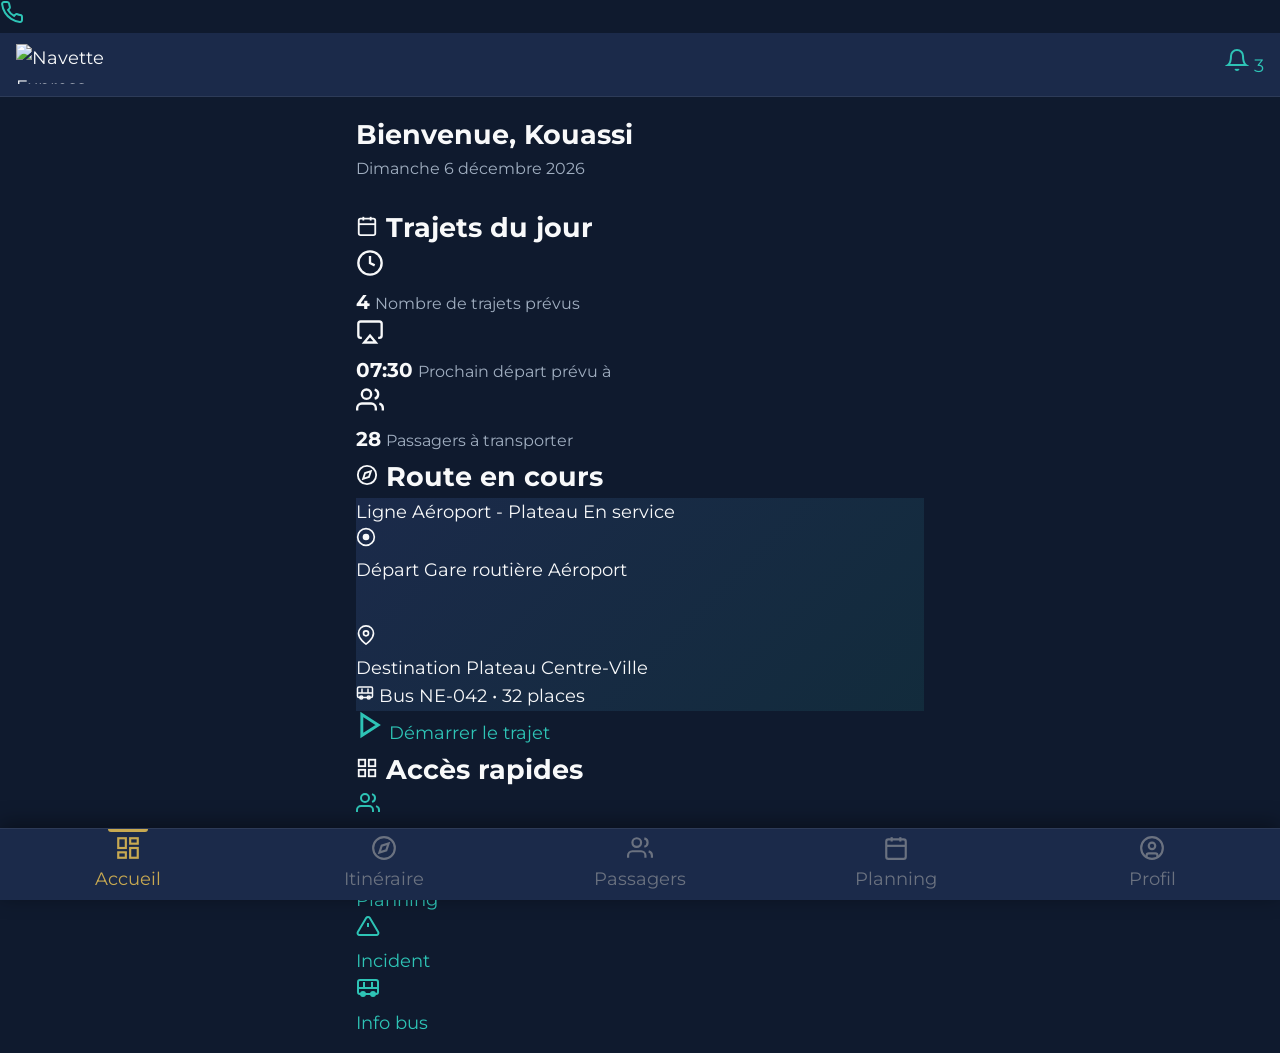
==== accueil.html @ 6d628ca8 "Create accueil.html" ====
<!DOCTYPE html>
<html lang="fr">
<head>
  <meta charset="UTF-8">
  <meta name="viewport" content="width=device-width, initial-scale=1.0, viewport-fit=cover, user-scalable=no">
  <meta name="theme-color" content="#1B2A4A">
  <meta name="apple-mobile-web-app-capable" content="yes">
  <meta name="apple-mobile-web-app-status-bar-style" content="black-translucent">
  
  <title>Accueil — Navette Express Chauffeur</title>
  <meta name="description" content="Tableau de bord chauffeur Navette Express - JAEBETS HOLDING">
  
  <!-- Favicon -->
  <link rel="icon" type="image/png" href="images/logo/icon-32x32.png">
  <link rel="apple-touch-icon" href="images/logo/icon-192x192.png">
  
  <!-- PWA -->
  <link rel="manifest" href="manifest.json">
  
  <!-- Fonts -->
  <link rel="preconnect" href="https://fonts.googleapis.com">
  <link rel="preconnect" href="https://fonts.gstatic.com" crossorigin>
  <link href="https://fonts.googleapis.com/css2?family=Montserrat:wght@300;400;500;600;700&display=swap" rel="stylesheet">
  
  <!-- Styles -->
  <link rel="stylesheet" href="css/app.css">
</head>
<body class="page-accueil">

  <!-- Bouton urgence flottant -->
  <a href="tel:+2250703285359" class="btn-urgence-float" aria-label="Appel urgence">
    <svg width="24" height="24" viewBox="0 0 24 24" fill="none" stroke="currentColor" stroke-width="2">
      <path d="M22 16.92v3a2 2 0 0 1-2.18 2 19.79 19.79 0 0 1-8.63-3.07 19.5 19.5 0 0 1-6-6 19.79 19.79 0 0 1-3.07-8.67A2 2 0 0 1 4.11 2h3a2 2 0 0 1 2 1.72 12.84 12.84 0 0 0 .7 2.81 2 2 0 0 1-.45 2.11L8.09 9.91a16 16 0 0 0 6 6l1.27-1.27a2 2 0 0 1 2.11-.45 12.84 12.84 0 0 0 2.81.7A2 2 0 0 1 22 16.92z"/>
    </svg>
  </a>

  <!-- Header -->
  <header class="app-header">
    <div class="header-left">
      <picture class="header-logo">
        <source srcset="images/logo/logo-jaebets.webp" type="image/webp">
        <img src="images/logo/logo-jaebets.png" alt="Navette Express" width="100" height="40">
      </picture>
    </div>
    <div class="header-right">
      <a href="notifications.html" class="header-btn notification-btn" aria-label="Notifications">
        <svg width="24" height="24" viewBox="0 0 24 24" fill="none" stroke="currentColor" stroke-width="2">
          <path d="M18 8A6 6 0 0 0 6 8c0 7-3 9-3 9h18s-3-2-3-9"/>
          <path d="M13.73 21a2 2 0 0 1-3.46 0"/>
        </svg>
        <span class="notification-badge">3</span>
      </a>
    </div>
  </header>

  <!-- Contenu principal -->
  <main class="app-content">
    
    <!-- Message de bienvenue -->
    <section class="welcome-section">
      <h1 class="welcome-message">
        Bienvenue, <span class="welcome-name">Kouassi</span>
      </h1>
      <p class="welcome-date" id="current-date"></p>
    </section>

    <!-- Résumé trajets du jour -->
    <section class="dashboard-section">
      <h2 class="section-title">
        <svg width="22" height="22" viewBox="0 0 24 24" fill="none" stroke="currentColor" stroke-width="2">
          <rect x="3" y="4" width="18" height="18" rx="2"/>
          <line x1="16" y1="2" x2="16" y2="6"/>
          <line x1="8" y1="2" x2="8" y2="6"/>
          <line x1="3" y1="10" x2="21" y2="10"/>
        </svg>
        Trajets du jour
      </h2>
      
      <div class="stats-grid">
        <!-- Nombre de trajets -->
        <div class="stat-card">
          <div class="stat-icon">
            <svg width="28" height="28" viewBox="0 0 24 24" fill="none" stroke="currentColor" stroke-width="2">
              <circle cx="12" cy="12" r="10"/>
              <polyline points="12 6 12 12 16 14"/>
            </svg>
          </div>
          <div class="stat-content">
            <span class="stat-value">4</span>
            <span class="stat-label">Nombre de trajets prévus</span>
          </div>
        </div>

        <!-- Prochain départ -->
        <div class="stat-card highlight">
          <div class="stat-icon">
            <svg width="28" height="28" viewBox="0 0 24 24" fill="none" stroke="currentColor" stroke-width="2">
              <path d="M5 17H4a2 2 0 0 1-2-2V5a2 2 0 0 1 2-2h16a2 2 0 0 1 2 2v10a2 2 0 0 1-2 2h-1"/>
              <polygon points="12 15 17 21 7 21 12 15"/>
            </svg>
          </div>
          <div class="stat-content">
            <span class="stat-value">07:30</span>
            <span class="stat-label">Prochain départ prévu à</span>
          </div>
        </div>

        <!-- Passagers -->
        <div class="stat-card">
          <div class="stat-icon">
            <svg width="28" height="28" viewBox="0 0 24 24" fill="none" stroke="currentColor" stroke-width="2">
              <path d="M17 21v-2a4 4 0 0 0-4-4H5a4 4 0 0 0-4 4v2"/>
              <circle cx="9" cy="7" r="4"/>
              <path d="M23 21v-2a4 4 0 0 0-3-3.87"/>
              <path d="M16 3.13a4 4 0 0 1 0 7.75"/>
            </svg>
          </div>
          <div class="stat-content">
            <span class="stat-value">28</span>
            <span class="stat-label">Passagers à transporter</span>
          </div>
        </div>
      </div>
    </section>

    <!-- Route active -->
    <section class="dashboard-section">
      <h2 class="section-title">
        <svg width="22" height="22" viewBox="0 0 24 24" fill="none" stroke="currentColor" stroke-width="2">
          <circle cx="12" cy="12" r="10"/>
          <polygon points="16.24 7.76 14.12 14.12 7.76 16.24 9.88 9.88 16.24 7.76"/>
        </svg>
        Route en cours
      </h2>
      
      <div class="route-card">
        <div class="route-header">
          <span class="route-name">Ligne Aéroport - Plateau</span>
          <span class="route-status status-active">
            <span class="status-dot"></span>
            En service
          </span>
        </div>
        
        <div class="route-details">
          <!-- Départ -->
          <div class="route-point depart">
            <div class="point-icon">
              <svg width="20" height="20" viewBox="0 0 24 24" fill="none" stroke="currentColor" stroke-width="2">
                <circle cx="12" cy="12" r="10"/>
                <circle cx="12" cy="12" r="3" fill="currentColor"/>
              </svg>
            </div>
            <div class="point-info">
              <span class="point-label">Départ</span>
              <span class="point-name">Gare routière Aéroport</span>
            </div>
          </div>
          
          <!-- Ligne de connexion -->
          <div class="route-line">
            <svg width="24" height="40" viewBox="0 0 24 40">
              <line x1="12" y1="0" x2="12" y2="40" stroke="var(--turquoise)" stroke-width="2" stroke-dasharray="4"/>
            </svg>
          </div>
          
          <!-- Destination -->
          <div class="route-point destination">
            <div class="point-icon">
              <svg width="20" height="20" viewBox="0 0 24 24" fill="none" stroke="currentColor" stroke-width="2">
                <path d="M21 10c0 7-9 13-9 13s-9-6-9-13a9 9 0 0 1 18 0z"/>
                <circle cx="12" cy="10" r="3"/>
              </svg>
            </div>
            <div class="point-info">
              <span class="point-label">Destination</span>
              <span class="point-name">Plateau Centre-Ville</span>
            </div>
          </div>
        </div>

        <!-- Info bus -->
        <div class="route-bus-info">
          <svg width="18" height="18" viewBox="0 0 24 24" fill="none" stroke="currentColor" stroke-width="2">
            <path d="M8 6v6"/>
            <path d="M16 6v6"/>
            <path d="M2 12h20"/>
            <path d="M4 18h16a2 2 0 0 0 2-2V6a2 2 0 0 0-2-2H4a2 2 0 0 0-2 2v10a2 2 0 0 0 2 2z"/>
            <circle cx="7" cy="18" r="2"/>
            <circle cx="17" cy="18" r="2"/>
          </svg>
          <span>Bus NE-042 • 32 places</span>
        </div>
      </div>
    </section>

    <!-- Bouton démarrer trajet -->
    <section class="action-section">
      <a href="itineraire.html" class="btn btn-gold btn-demarrer-trajet">
        <svg width="28" height="28" viewBox="0 0 24 24" fill="none" stroke="currentColor" stroke-width="2.5">
          <polygon points="5 3 19 12 5 21 5 3"/>
        </svg>
        <span>Démarrer le trajet</span>
      </a>
    </section>

    <!-- Accès rapides -->
    <section class="dashboard-section quick-access">
      <h2 class="section-title">
        <svg width="22" height="22" viewBox="0 0 24 24" fill="none" stroke="currentColor" stroke-width="2">
          <rect x="3" y="3" width="7" height="7"/>
          <rect x="14" y="3" width="7" height="7"/>
          <rect x="14" y="14" width="7" height="7"/>
          <rect x="3" y="14" width="7" height="7"/>
        </svg>
        Accès rapides
      </h2>
      
      <div class="quick-links">
        <a href="passagers.html" class="quick-link">
          <div class="quick-link-icon">
            <svg width="24" height="24" viewBox="0 0 24 24" fill="none" stroke="currentColor" stroke-width="2">
              <path d="M17 21v-2a4 4 0 0 0-4-4H5a4 4 0 0 0-4 4v2"/>
              <circle cx="9" cy="7" r="4"/>
              <path d="M23 21v-2a4 4 0 0 0-3-3.87"/>
              <path d="M16 3.13a4 4 0 0 1 0 7.75"/>
            </svg>
          </div>
          <span>Passagers</span>
        </a>
        
        <a href="planning.html" class="quick-link">
          <div class="quick-link-icon">
            <svg width="24" height="24" viewBox="0 0 24 24" fill="none" stroke="currentColor" stroke-width="2">
              <rect x="3" y="4" width="18" height="18" rx="2"/>
              <line x1="16" y1="2" x2="16" y2="6"/>
              <line x1="8" y1="2" x2="8" y2="6"/>
              <line x1="3" y1="10" x2="21" y2="10"/>
            </svg>
          </div>
          <span>Planning</span>
        </a>
        
        <a href="incident.html" class="quick-link alert">
          <div class="quick-link-icon">
            <svg width="24" height="24" viewBox="0 0 24 24" fill="none" stroke="currentColor" stroke-width="2">
              <path d="M10.29 3.86L1.82 18a2 2 0 0 0 1.71 3h16.94a2 2 0 0 0 1.71-3L13.71 3.86a2 2 0 0 0-3.42 0z"/>
              <line x1="12" y1="9" x2="12" y2="13"/>
              <line x1="12" y1="17" x2="12.01" y2="17"/>
            </svg>
          </div>
          <span>Incident</span>
        </a>
        
        <a href="info-bus.html" class="quick-link">
          <div class="quick-link-icon">
            <svg width="24" height="24" viewBox="0 0 24 24" fill="none" stroke="currentColor" stroke-width="2">
              <path d="M8 6v6"/>
              <path d="M16 6v6"/>
              <path d="M2 12h20"/>
              <path d="M4 18h16a2 2 0 0 0 2-2V6a2 2 0 0 0-2-2H4a2 2 0 0 0-2 2v10a2 2 0 0 0 2 2z"/>
              <circle cx="7" cy="18" r="2"/>
              <circle cx="17" cy="18" r="2"/>
            </svg>
          </div>
          <span>Info bus</span>
        </a>
      </div>
    </section>

  </main>

  <!-- Navigation bottom -->
  <nav class="bottom-nav">
    <a href="accueil.html" class="nav-item active" aria-label="Accueil">
      <svg width="26" height="26" viewBox="0 0 24 24" fill="none" stroke="currentColor" stroke-width="2">
        <rect x="3" y="3" width="7" height="9"/>
        <rect x="14" y="3" width="7" height="5"/>
        <rect x="14" y="12" width="7" height="9"/>
        <rect x="3" y="16" width="7" height="5"/>
      </svg>
      <span>Accueil</span>
    </a>
    
    <a href="itineraire.html" class="nav-item" aria-label="Itinéraire">
      <svg width="26" height="26" viewBox="0 0 24 24" fill="none" stroke="currentColor" stroke-width="2">
        <circle cx="12" cy="12" r="10"/>
        <polygon points="16.24 7.76 14.12 14.12 7.76 16.24 9.88 9.88 16.24 7.76"/>
      </svg>
      <span>Itinéraire</span>
    </a>
    
    <a href="passagers.html" class="nav-item" aria-label="Passagers">
      <svg width="26" height="26" viewBox="0 0 24 24" fill="none" stroke="currentColor" stroke-width="2">
        <path d="M17 21v-2a4 4 0 0 0-4-4H5a4 4 0 0 0-4 4v2"/>
        <circle cx="9" cy="7" r="4"/>
        <path d="M23 21v-2a4 4 0 0 0-3-3.87"/>
        <path d="M16 3.13a4 4 0 0 1 0 7.75"/>
      </svg>
      <span>Passagers</span>
    </a>
    
    <a href="planning.html" class="nav-item" aria-label="Planning">
      <svg width="26" height="26" viewBox="0 0 24 24" fill="none" stroke="currentColor" stroke-width="2">
        <rect x="3" y="4" width="18" height="18" rx="2"/>
        <line x1="16" y1="2" x2="16" y2="6"/>
        <line x1="8" y1="2" x2="8" y2="6"/>
        <line x1="3" y1="10" x2="21" y2="10"/>
      </svg>
      <span>Planning</span>
    </a>
    
    <a href="profil.html" class="nav-item" aria-label="Profil">
      <svg width="26" height="26" viewBox="0 0 24 24" fill="none" stroke="currentColor" stroke-width="2">
        <circle cx="12" cy="12" r="10"/>
        <circle cx="12" cy="10" r="3"/>
        <path d="M7 20.662V19a2 2 0 0 1 2-2h6a2 2 0 0 1 2 2v1.662"/>
      </svg>
      <span>Profil</span>
    </a>
  </nav>

  <!-- Scripts -->
  <script src="js/app.js"></script>
  <script>
    // Afficher la date du jour
    document.addEventListener('DOMContentLoaded', function() {
      const dateElement = document.getElementById('current-date');
      if (dateElement) {
        const options = { weekday: 'long', day: 'numeric', month: 'long', year: 'numeric' };
        const today = new Date().toLocaleDateString('fr-FR', options);
        dateElement.textContent = today.charAt(0).toUpperCase() + today.slice(1);
      }
    });
  </script>
</body>
</html>
---- css/app.css ----
/* ═══════════════════════════════════════════════════════════════════
   NAVETTE EXPRESS — ESPACE CHAUFFEUR
   Application PWA terrain pour chauffeurs professionnels
   Dark theme optimisé conduite — Gros éléments tactiles
   W2K-Digital 2025
   ═══════════════════════════════════════════════════════════════════ */

/* ───────────────────────────────────────────────────────────────────
   VARIABLES CSS — Couleurs et styles globaux
   ─────────────────────────────────────────────────────────────────── */
:root {
    /* Couleurs principales */
    --primary-blue: #1B2A4A;
    --secondary-turquoise: #2EC4B6;
    --premium-gold: #C8A951;
    --bg-dark: #0F1A2E;
    --card-bg: rgba(255, 255, 255, 0.04);
    --card-bg-hover: rgba(255, 255, 255, 0.08);
    --card-border: rgba(255, 255, 255, 0.08);
    
    /* Textes */
    --text-primary: #F8F9FA;
    --text-secondary: #A0AEC0;
    --text-muted: #6B7280;
    
    /* États */
    --success: #2ECC71;
    --success-bg: rgba(46, 204, 113, 0.15);
    --warning: #F39C12;
    --warning-bg: rgba(243, 156, 18, 0.15);
    --error: #E74C3C;
    --error-bg: rgba(231, 76, 60, 0.15);
    --info: #3498DB;
    --info-bg: rgba(52, 152, 219, 0.15);
    
    /* Dimensions tactiles */
    --touch-min: 56px;
    --touch-large: 64px;
    --nav-height: 72px;
    --header-height: 64px;
    
    /* Espacements */
    --spacing-xs: 8px;
    --spacing-sm: 12px;
    --spacing-md: 16px;
    --spacing-lg: 24px;
    --spacing-xl: 32px;
    --spacing-xxl: 48px;
    
    /* Rayons */
    --radius-sm: 8px;
    --radius-md: 12px;
    --radius-lg: 16px;
    --radius-xl: 24px;
    --radius-full: 50%;
    
    /* Ombres */
    --shadow-card: 0 4px 20px rgba(0, 0, 0, 0.3);
    --shadow-button: 0 4px 15px rgba(200, 169, 81, 0.3);
    --shadow-nav: 0 -4px 20px rgba(0, 0, 0, 0.4);
    
    /* Transitions */
    --transition-fast: 0.15s ease;
    --transition-base: 0.3s ease;
    --transition-slow: 0.5s ease;
    
    /* Typographie */
    --font-family: 'Montserrat', -apple-system, BlinkMacSystemFont, sans-serif;
    --font-size-xs: 14px;
    --font-size-sm: 16px;
    --font-size-base: 18px;
    --font-size-lg: 20px;
    --font-size-xl: 24px;
    --font-size-2xl: 28px;
    --font-size-3xl: 32px;
    --font-size-4xl: 40px;
}

/* ───────────────────────────────────────────────────────────────────
   RESET ET BASE
   ─────────────────────────────────────────────────────────────────── */
*, *::before, *::after {
    margin: 0;
    padding: 0;
    box-sizing: border-box;
}

html {
    font-size: 16px;
    -webkit-tap-highlight-color: transparent;
    -webkit-text-size-adjust: 100%;
    scroll-behavior: smooth;
}

body {
    font-family: var(--font-family);
    font-size: var(--font-size-base);
    font-weight: 400;
    line-height: 1.6;
    color: var(--text-primary);
    background-color: var(--bg-dark);
    min-height: 100vh;
    min-height: 100dvh;
    overflow-x: hidden;
    -webkit-font-smoothing: antialiased;
    -moz-osx-font-smoothing: grayscale;
}

/* Safe area pour appareils avec encoche */
body {
    padding-top: env(safe-area-inset-top);
    padding-bottom: env(safe-area-inset-bottom);
    padding-left: env(safe-area-inset-left);
    padding-right: env(safe-area-inset-right);
}

img {
    max-width: 100%;
    height: auto;
    display: block;
}

a {
    color: var(--secondary-turquoise);
    text-decoration: none;
    transition: color var(--transition-fast);
}

a:hover, a:focus {
    color: var(--premium-gold);
}

button {
    font-family: inherit;
    font-size: inherit;
    cursor: pointer;
    border: none;
    outline: none;
    background: none;
}

input, textarea, select {
    font-family: inherit;
    font-size: var(--font-size-base);
    outline: none;
    border: none;
}

ul, ol {
    list-style: none;
}

/* ═══════════════════════════════════════════════════════════════════
   ÉCRAN 1 — SPLASH SCREEN
   ═══════════════════════════════════════════════════════════════════ */
.splash-screen {
    overflow: hidden;
}

.splash-container {
    position: fixed;
    inset: 0;
    display: flex;
    flex-direction: column;
    align-items: center;
    justify-content: center;
    background: linear-gradient(180deg, var(--bg-dark) 0%, var(--primary-blue) 100%);
    z-index: 9999;
    padding: var(--spacing-lg);
}

/* Motif de fond animé */
.splash-bg-pattern {
    position: absolute;
    inset: 0;
    background-image: 
        radial-gradient(circle at 20% 30%, rgba(46, 196, 182, 0.08) 0%, transparent 50%),
        radial-gradient(circle at 80% 70%, rgba(200, 169, 81, 0.06) 0%, transparent 50%);
    animation: splashBgPulse 3s ease-in-out infinite;
}

@keyframes splashBgPulse {
    0%, 100% { opacity: 0.6; }
    50% { opacity: 1; }
}

/* Logo wrapper avec glow */
.splash-logo-wrapper {
    position: relative;
    margin-bottom: var(--spacing-lg);
    animation: splashLogoEnter 0.8s ease-out forwards;
    opacity: 0;
    transform: scale(0.8);
}

@keyframes splashLogoEnter {
    to {
        opacity: 1;
        transform: scale(1);
    }
}

.splash-logo-glow {
    position: absolute;
    inset: -20px;
    background: radial-gradient(circle, rgba(200, 169, 81, 0.3) 0%, transparent 70%);
    filter: blur(20px);
    animation: logoGlow 2s ease-in-out infinite;
}

@keyframes logoGlow {
    0%, 100% { opacity: 0.5; transform: scale(1); }
    50% { opacity: 0.8; transform: scale(1.1); }
}

.splash-logo {
    width: 100px;
    height: auto;
    position: relative;
    z-index: 1;
}

/* Icône volant */
.splash-icon-driver {
    margin-bottom: var(--spacing-xl);
    animation: splashIconEnter 0.8s ease-out 0.2s forwards;
    opacity: 0;
}

@keyframes splashIconEnter {
    to { opacity: 1; }
}

.steering-wheel-icon {
    width: 80px;
    height: 80px;
    animation: steeringRotate 4s ease-in-out infinite;
}

@keyframes steeringRotate {
    0%, 100% { transform: rotate(-10deg); }
    50% { transform: rotate(10deg); }
}

/* Contenu texte */
.splash-content {
    text-align: center;
    animation: splashContentEnter 0.8s ease-out 0.4s forwards;
    opacity: 0;
    transform: translateY(20px);
}

@keyframes splashContentEnter {
    to {
        opacity: 1;
        transform: translateY(0);
    }
}

.splash-title {
    font-size: var(--font-size-3xl);
    font-weight: 700;
    color: var(--text-primary);
    letter-spacing: 1px;
    margin-bottom: var(--spacing-xs);
}

.splash-subtitle {
    font-size: var(--font-size-lg);
    font-weight: 500;
    color: var(--secondary-turquoise);
    margin-bottom: var(--spacing-md);
}

.splash-divider {
    width: 60px;
    height: 3px;
    background: linear-gradient(90deg, var(--premium-gold), var(--secondary-turquoise));
    margin: 0 auto var(--spacing-md);
    border-radius: 2px;
}

.splash-tagline {
    font-size: var(--font-size-lg);
    font-weight: 600;
    color: var(--premium-gold);
    margin-bottom: var(--spacing-xs);
}

.splash-description {
    font-size: var(--font-size-sm);
    color: var(--text-secondary);
}

/* Slogan */
.splash-slogan {
    display: flex;
    align-items: center;
    gap: var(--spacing-sm);
    margin-top: var(--spacing-xl);
    animation: splashSloganEnter 0.8s ease-out 0.6s forwards;
    opacity: 0;
}

@keyframes splashSloganEnter {
    to { opacity: 1; }
}

.slogan-item {
    font-size: var(--font-size-sm);
    font-weight: 600;
    color: var(--text-primary);
    text-transform: uppercase;
    letter-spacing: 2px;
}

.slogan-separator {
    color: var(--premium-gold);
    font-weight: 300;
}

/* Loader bus animé */
.splash-loader {
    position: absolute;
    bottom: 120px;
    left: 0;
    right: 0;
    height: 40px;
    overflow: hidden;
}

.loader-track {
    position: relative;
    width: 100%;
    height: 100%;
}

.loader-track::before {
    content: '';
    position: absolute;
    bottom: 8px;
    left: 0;
    right: 0;
    height: 2px;
    background: linear-gradient(90deg, transparent, var(--card-border), transparent);
}

.loader-bus {
    position: absolute;
    bottom: 0;
    animation: busMove 2s ease-in-out infinite;
}

.loader-bus svg {
    width: 50px;
    height: 30px;
}

@keyframes busMove {
    0% { left: -60px; }
    100% { left: calc(100% + 60px); }
}

/* Footer splash */
.splash-footer {
    position: absolute;
    bottom: var(--spacing-xl);
    text-align: center;
    animation: splashFooterEnter 0.8s ease-out 0.8s forwards;
    opacity: 0;
}

@keyframes splashFooterEnter {
    to { opacity: 1; }
}

.splash-company {
    font-size: var(--font-size-sm);
    font-weight: 600;
    color: var(--text-secondary);
    letter-spacing: 3px;
    text-transform: uppercase;
    margin-bottom: var(--spacing-xs);
}

.splash-copyright {
    font-size: var(--font-size-xs);
    color: var(--text-muted);
}

/* ═══════════════════════════════════════════════════════════════════
   ÉCRAN 2 — CONNEXION
   ═══════════════════════════════════════════════════════════════════ */
.login-screen {
    min-height: 100vh;
    min-height: 100dvh;
    display: flex;
    flex-direction: column;
    background: linear-gradient(180deg, var(--bg-dark) 0%, var(--primary-blue) 100%);
}

.login-header {
    padding: var(--spacing-xl) var(--spacing-lg);
    text-align: center;
}

.login-logo {
    width: 80px;
    height: auto;
    margin: 0 auto var(--spacing-md);
}

.login-title {
    font-size: var(--font-size-2xl);
    font-weight: 700;
    color: var(--text-primary);
    margin-bottom: var(--spacing-xs);
}

.login-subtitle {
    font-size: var(--font-size-sm);
    color: var(--text-secondary);
}

.login-form-container {
    flex: 1;
    padding: var(--spacing-lg);
    display: flex;
    flex-direction: column;
}

.login-form {
    display: flex;
    flex-direction: column;
    gap: var(--spacing-lg);
}

/* Champs de formulaire */
.form-group {
    display: flex;
    flex-direction: column;
    gap: var(--spacing-xs);
}

.form-label {
    font-size: var(--font-size-sm);
    font-weight: 600;
    color: var(--text-secondary);
    display: flex;
    align-items: center;
    gap: var(--spacing-xs);
}

.form-label svg {
    width: 20px;
    height: 20px;
    color: var(--secondary-turquoise);
}

.form-input {
    width: 100%;
    height: var(--touch-min);
    padding: 0 var(--spacing-md);
    background: var(--card-bg);
    border: 2px solid var(--card-border);
    border-radius: var(--radius-md);
    color: var(--text-primary);
    font-size: var(--font-size-base);
    font-weight: 500;
    transition: all var(--transition-fast);
}

.form-input::placeholder {
    color: var(--text-muted);
}

.form-input:focus {
    border-color: var(--secondary-turquoise);
    background: var(--card-bg-hover);
    box-shadow: 0 0 0 4px rgba(46, 196, 182, 0.15);
}

.form-input.error {
    border-color: var(--error);
    box-shadow: 0 0 0 4px var(--error-bg);
}

/* Input avec icône toggle mot de passe */
.input-wrapper {
    position: relative;
}

.input-wrapper .form-input {
    padding-right: 56px;
}

.input-toggle {
    position: absolute;
    right: 0;
    top: 0;
    width: 56px;
    height: var(--touch-min);
    display: flex;
    align-items: center;
    justify-content: center;
    color: var(--text-muted);
    transition: color var(--transition-fast);
}

.input-toggle:hover,
.input-toggle:focus {
    color: var(--secondary-turquoise);
}

.input-toggle svg {
    width: 24px;
    height: 24px;
}

/* Message d'erreur */
.form-error {
    display: flex;
    align-items: center;
    gap: var(--spacing-xs);
    padding: var(--spacing-sm) var(--spacing-md);
    background: var(--error-bg);
    border-radius: var(--radius-sm);
    color: var(--error);
    font-size: var(--font-size-sm);
    font-weight: 500;
}

.form-error svg {
    width: 20px;
    height: 20px;
    flex-shrink: 0;
}

/* Bouton connexion */
.btn-login {
    width: 100%;
    height: var(--touch-large);
    display: flex;
    align-items: center;
    justify-content: center;
    gap: var(--spacing-sm);
    background: linear-gradient(135deg, var(--premium-gold), #D4B85A);
    border-radius: var(--radius-md);
    color: var(--bg-dark);
    font-size: var(--font-size-lg);
    font-weight: 700;
    text-transform: uppercase;
    letter-spacing: 1px;
    box-shadow: var(--shadow-button);
    transition: all var(--transition-base);
    margin-top: var(--spacing-md);
}

.btn-login:hover,
.btn-login:focus {
    transform: translateY(-2px);
    box-shadow: 0 6px 25px rgba(200, 169, 81, 0.4);
}

.btn-login:active {
    transform: translateY(0);
}

.btn-login svg {
    width: 24px;
    height: 24px;
}

.btn-login.loading {
    pointer-events: none;
    opacity: 0.8;
}

.btn-login.loading .btn-text {
    display: none;
}

.btn-login .btn-loader {
    display: none;
}

.btn-login.loading .btn-loader {
    display: block;
    width: 24px;
    height: 24px;
    border: 3px solid rgba(15, 26, 46, 0.3);
    border-top-color: var(--bg-dark);
    border-radius: 50%;
    animation: spin 0.8s linear infinite;
}

@keyframes spin {
    to { transform: rotate(360deg); }
}

/* Liens aide */
.login-links {
    display: flex;
    flex-direction: column;
    align-items: center;
    gap: var(--spacing-md);
    margin-top: auto;
    padding-top: var(--spacing-xl);
}

.login-link {
    font-size: var(--font-size-sm);
    color: var(--text-secondary);
    transition: color var(--transition-fast);
}

.login-link:hover,
.login-link:focus {
    color: var(--premium-gold);
}

/* Footer login */
.login-footer {
    padding: var(--spacing-lg);
    text-align: center;
}

.login-footer-text {
    font-size: var(--font-size-xs);
    color: var(--text-muted);
}

/* ═══════════════════════════════════════════════════════════════════
   LAYOUT APP — Structure principale avec navigation
   ═══════════════════════════════════════════════════════════════════ */
.app-screen {
    min-height: 100vh;
    min-height: 100dvh;
    display: flex;
    flex-direction: column;
    background: var(--bg-dark);
    padding-bottom: var(--nav-height);
}

/* Header app */
.app-header {
    position: sticky;
    top: 0;
    z-index: 100;
    display: flex;
    align-items: center;
    justify-content: space-between;
    height: var(--header-height);
    padding: 0 var(--spacing-md);
    background: var(--primary-blue);
    border-bottom: 1px solid var(--card-border);
}

.header-back {
    width: 48px;
    height: 48px;
    display: flex;
    align-items: center;
    justify-content: center;
    color: var(--text-primary);
    border-radius: var(--radius-sm);
    transition: background var(--transition-fast);
}

.header-back:hover,
.header-back:focus {
    background: var(--card-bg);
}

.header-back svg {
    width: 28px;
    height: 28px;
}

.header-title {
    font-size: var(--font-size-lg);
    font-weight: 600;
    color: var(--text-primary);
}

.header-action {
    width: 48px;
    height: 48px;
    display: flex;
    align-items: center;
    justify-content: center;
    color: var(--text-primary);
    border-radius: var(--radius-sm);
    transition: background var(--transition-fast);
    position: relative;
}

.header-action:hover,
.header-action:focus {
    background: var(--card-bg);
}

.header-action svg {
    width: 26px;
    height: 26px;
}

/* Badge notification */
.header-badge {
    position: absolute;
    top: 6px;
    right: 6px;
    min-width: 20px;
    height: 20px;
    padding: 0 6px;
    display: flex;
    align-items: center;
    justify-content: center;
    background: var(--error);
    border-radius: 10px;
    font-size: 12px;
    font-weight: 700;
    color: white;
}

/* Contenu principal */
.app-content {
    flex: 1;
    padding: var(--spacing-md);
    overflow-y: auto;
}

/* ═══════════════════════════════════════════════════════════════════
   NAVIGATION BOTTOM — 5 onglets
   ═══════════════════════════════════════════════════════════════════ */
.bottom-nav {
    position: fixed;
    bottom: 0;
    left: 0;
    right: 0;
    height: var(--nav-height);
    display: flex;
    align-items: center;
    justify-content: space-around;
    background: var(--primary-blue);
    border-top: 1px solid var(--card-border);
    box-shadow: var(--shadow-nav);
    z-index: 1000;
    padding-bottom: env(safe-area-inset-bottom);
}

.nav-item {
    flex: 1;
    height: 100%;
    display: flex;
    flex-direction: column;
    align-items: center;
    justify-content: center;
    gap: 4px;
    color: var(--text-muted);
    text-decoration: none;
    transition: all var(--transition-fast);
    position: relative;
}

.nav-item::before {
    content: '';
    position: absolute;
    top: 0;
    left: 50%;
    transform: translateX(-50%);
    width: 0;
    height: 3px;
    background: var(--premium-gold);
    border-radius: 0 0 3px 3px;
    transition: width var(--transition-base);
}

.nav-item.active::before {
    width: 40px;
}

.nav-item:hover,
.nav-item:focus,
.nav-item.active {
    color: var(--premium-gold);
}

.nav-icon {
    width: 28px;
    height: 28px;
    transition: transform var(--transition-fast);
}

.nav-item.active .nav-icon {
    transform: scale(1.1);
}

.nav-label {
    font-size: 11px;
    font-weight: 600;
    text-transform: uppercase;
    letter-spacing: 0.5px;
}

/* ═══════════════════════════════════════════════════════════════════
   ÉCRAN 3 — ACCUEIL DASHBOARD
   ═══════════════════════════════════════════════════════════════════ */

/* Message bienvenue */
.welcome-section {
    margin-bottom: var(--spacing-lg);
}

.welcome-greeting {
    font-size: var(--font-size-xl);
    font-weight: 600;
    color: var(--text-primary);
    margin-bottom: var(--spacing-xs);
}

.welcome-greeting span {
    color: var(--premium-gold);
}

.welcome-date {
    font-size: var(--font-size-sm);
    color: var(--text-secondary);
}

/* Cartes dashboard */
.dashboard-cards {
    display: flex;
    flex-direction: column;
    gap: var(--spacing-md);
}

.dash-card {
    background: var(--card-bg);
    border: 1px solid var(--card-border);
    border-radius: var(--radius-lg);
    padding: var(--spacing-lg);
    transition: all var(--transition-base);
}

.dash-card:hover {
    background: var(--card-bg-hover);
    border-color: rgba(255, 255, 255, 0.12);
}

.dash-card-header {
    display: flex;
    align-items: center;
    gap: var(--spacing-sm);
    margin-bottom: var(--spacing-md);
}

.dash-card-icon {
    width: 44px;
    height: 44px;
    display: flex;
    align-items: center;
    justify-content: center;
    background: var(--card-bg);
    border-radius: var(--radius-md);
}

.dash-card-icon svg {
    width: 24px;
    height: 24px;
    color: var(--secondary-turquoise);
}

.dash-card-icon.gold svg {
    color: var(--premium-gold);
}

.dash-card-title {
    font-size: var(--font-size-base);
    font-weight: 600;
    color: var(--text-primary);
}

.dash-card-content {
    display: flex;
    flex-direction: column;
    gap: var(--spacing-sm);
}

/* Stats inline */
.stat-row {
    display: flex;
    justify-content: space-between;
    align-items: center;
}

.stat-label {
    font-size: var(--font-size-sm);
    color: var(--text-secondary);
}

.stat-value {
    font-size: var(--font-size-lg);
    font-weight: 700;
    color: var(--text-primary);
}

.stat-value.highlight {
    color: var(--secondary-turquoise);
}

.stat-value.gold {
    color: var(--premium-gold);
}

/* Carte route active */
.route-card {
    background: linear-gradient(135deg, var(--primary-blue) 0%, rgba(46, 196, 182, 0.1) 100%);
    border-color: var(--secondary-turquoise);
}

.route-badge {
    display: inline-flex;
    align-items: center;
    gap: var(--spacing-xs);
    padding: var(--spacing-xs) var(--spacing-sm);
    background: var(--success-bg);
    border-radius: var(--radius-sm);
    font-size: var(--font-size-xs);
    font-weight: 600;
    color: var(--success);
    margin-bottom: var(--spacing-sm);
}

.route-badge svg {
    width: 14px;
    height: 14px;
}

.route-info {
    display: flex;
    flex-direction: column;
    gap: var(--spacing-xs);
}

.route-line {
    display: flex;
    align-items: center;
    gap: var(--spacing-sm);
}

.route-dot {
    width: 12px;
    height: 12px;
    border-radius: 50%;
    background: var(--secondary-turquoise);
    flex-shrink: 0;
}

.route-dot.destination {
    background: var(--premium-gold);
}

.route-connector {
    position: relative;
    padding-left: 26px;
}

.route-connector::before {
    content: '';
    position: absolute;
    left: 5px;
    top: 0;
    bottom: 0;
    width: 2px;
    background: repeating-linear-gradient(
        to bottom,
        var(--text-muted) 0,
        var(--text-muted) 4px,
        transparent 4px,
        transparent 8px
    );
}

.route-text {
    font-size: var(--font-size-base);
    color: var(--text-primary);
    font-weight: 500;
}

.route-text small {
    font-size: var(--font-size-sm);
    color: var(--text-secondary);
    font-weight: 400;
}

/* Bouton démarrer trajet */
.btn-start-trip {
    width: 100%;
    height: 72px;
    display: flex;
    align-items: center;
    justify-content: center;
    gap: var(--spacing-md);
    background: linear-gradient(135deg, var(--premium-gold), #D4B85A);
    border-radius: var(--radius-lg);
    color: var(--bg-dark);
    font-size: var(--font-size-xl);
    font-weight: 700;
    text-transform: uppercase;
    letter-spacing: 1px;
    box-shadow: var(--shadow-button);
    margin-top: var(--spacing-lg);
    transition: all var(--transition-base);
}

.btn-start-trip:hover,
.btn-start-trip:focus {
    transform: translateY(-3px);
    box-shadow: 0 8px 30px rgba(200, 169, 81, 0.4);
}

.btn-start-trip:active {
    transform: translateY(-1px);
}

.btn-start-trip svg {
    width: 32px;
    height: 32px;
}

/* ═══════════════════════════════════════════════════════════════════
   ÉCRAN 4 — ITINÉRAIRE
   ═══════════════════════════════════════════════════════════════════ */

/* En-tête itinéraire */
.itinerary-header {
    background: var(--card-bg);
    border: 1px solid var(--card-border);
    border-radius: var(--radius-lg);
    padding: var(--spacing-lg);
    margin-bottom: var(--spacing-lg);
}

.itinerary-endpoints {
    display: flex;
    flex-direction: column;
    gap: var(--spacing-md);
}

.endpoint {
    display: flex;
    align-items: flex-start;
    gap: var(--spacing-md);
}

.endpoint-marker {
    width: 40px;
    height: 40px;
    display: flex;
    align-items: center;
    justify-content: center;
    border-radius: var(--radius-full);
    flex-shrink: 0;
}

.endpoint-marker.departure {
    background: var(--success-bg);
    color: var(--success);
}

.endpoint-marker.arrival {
    background: var(--warning-bg);
    color: var(--premium-gold);
}

.endpoint-marker svg {
    width: 22px;
    height: 22px;
}

.endpoint-info {
    flex: 1;
}

.endpoint-label {
    font-size: var(--font-size-xs);
    font-weight: 600;
    color: var(--text-muted);
    text-transform: uppercase;
    letter-spacing: 1px;
    margin-bottom: 4px;
}

.endpoint-name {
    font-size: var(--font-size-lg);
    font-weight: 600;
    color: var(--text-primary);
}

.endpoint-time {
    font-size: var(--font-size-sm);
    color: var(--secondary-turquoise);
    font-weight: 500;
    margin-top: 4px;
}

.endpoint-connector {
    position: relative;
    height: 24px;
    margin-left: 20px;
}

.endpoint-connector::before {
    content: '';
    position: absolute;
    left: 0;
    top: 0;
    bottom: 0;
    width: 2px;
    background: repeating-linear-gradient(
        to bottom,
        var(--secondary-turquoise) 0,
        var(--secondary-turquoise) 6px,
        transparent 6px,
        transparent 12px
    );
}

/* Liste des arrêts */
.stops-section {
    margin-bottom: var(--spacing-lg);
}

.stops-title {
    font-size: var(--font-size-base);
    font-weight: 600;
    color: var(--text-secondary);
    margin-bottom: var(--spacing-md);
    display: flex;
    align-items: center;
    gap: var(--spacing-sm);
}

.stops-title svg {
    width: 20px;
    height: 20px;
    color: var(--secondary-turquoise);
}

.stops-list {
    display: flex;
    flex-direction: column;
    gap: var(--spacing-sm);
}

.stop-item {
    display: flex;
    align-items: center;
    gap: var(--spacing-md);
    padding: var(--spacing-md);
    background: var(--card-bg);
    border: 1px solid var(--card-border);
    border-radius: var(--radius-md);
    transition: all var(--transition-fast);
}

.stop-item:hover {
    background: var(--card-bg-hover);
}

.stop-item.active {
    border-color: var(--secondary-turquoise);
    background: rgba(46, 196, 182, 0.08);
}

.stop-item.completed {
    opacity: 0.6;
}

.stop-number {
    width: 32px;
    height: 32px;
    display: flex;
    align-items: center;
    justify-content: center;
    background: var(--primary-blue);
    border-radius: var(--radius-full);
    font-size: var(--font-size-sm);
    font-weight: 700;
    color: var(--text-primary);
    flex-shrink: 0;
}

.stop-item.active .stop-number {
    background: var(--secondary-turquoise);
    color: var(--bg-dark);
}

.stop-item.completed .stop-number {
    background: var(--success);
    color: white;
}

.stop-name {
    flex: 1;
    font-size: var(--font-size-base);
    font-weight: 500;
    color: var(--text-primary);
}

.stop-status {
    display: flex;
    align-items: center;
    gap: var(--spacing-xs);
    font-size: var(--font-size-xs);
    font-weight: 600;
}

.stop-status.pending {
    color: var(--text-muted);
}

.stop-status.current {
    color: var(--secondary-turquoise);
}

.stop-status.done {
    color: var(--success);
}

.stop-status svg {
    width: 18px;
    height: 18px;
}

/* Prochain arrêt carte */
.next-stop-card {
    background: linear-gradient(135deg, var(--secondary-turquoise) 0%, #25A89C 100%);
    border-radius: var(--radius-lg);
    padding: var(--spacing-lg);
    color: var(--bg-dark);
}

.next-stop-label {
    font-size: var(--font-size-xs);
    font-weight: 600;
    text-transform: uppercase;
    letter-spacing: 1px;
    opacity: 0.8;
    margin-bottom: var(--spacing-xs);
}

.next-stop-name {
    font-size: var(--font-size-xl);
    font-weight: 700;
    margin-bottom: var(--spacing-sm);
}

.next-stop-eta {
    display: flex;
    align-items: center;
    gap: var(--spacing-sm);
    font-size: var(--font-size-lg);
    font-weight: 600;
}

.next-stop-eta svg {
    width: 24px;
    height: 24px;
}

/* Message navigation */
.nav-instruction {
    display: flex;
    align-items: center;
    gap: var(--spacing-md);
    padding: var(--spacing-md);
    background: var(--info-bg);
    border-radius: var(--radius-md);
    margin-top: var(--spacing-lg);
}

.nav-instruction svg {
    width: 28px;
    height: 28px;
    color: var(--info);
    flex-shrink: 0;
}

.nav-instruction p {
    font-size: var(--font-size-sm);
    color: var(--text-primary);
    line-height: 1.5;
}

/* ═══════════════════════════════════════════════════════════════════
   ÉCRAN 5 — LISTE PASSAGERS
   ═══════════════════════════════════════════════════════════════════ */

/* Stats passagers */
.passengers-stats {
    display: grid;
    grid-template-columns: repeat(3, 1fr);
    gap: var(--spacing-sm);
    margin-bottom: var(--spacing-lg);
}

.stat-box {
    background: var(--card-bg);
    border: 1px solid var(--card-border);
    border-radius: var(--radius-md);
    padding: var(--spacing-md);
    text-align: center;
}

.stat-box.success {
    border-color: var(--success);
    background: var(--success-bg);
}

.stat-box.warning {
    border-color: var(--warning);
    background: var(--warning-bg);
}

.stat-box.error {
    border-color: var(--error);
    background: var(--error-bg);
}

.stat-box-value {
    font-size: var(--font-size-2xl);
    font-weight: 700;
    color: var(--text-primary);
    margin-bottom: 4px;
}

.stat-box.success .stat-box-value {
    color: var(--success);
}

.stat-box.warning .stat-box-value {
    color: var(--warning);
}

.stat-box.error .stat-box-value {
    color: var(--error);
}

.stat-box-label {
    font-size: var(--font-size-xs);
    font-weight: 600;
    color: var(--text-secondary);
    text-transform: uppercase;
    letter-spacing: 0.5px;
}

/* Barre recherche */
.search-bar {
    position: relative;
    margin-bottom: var(--spacing-md);
}

.search-input {
    width: 100%;
    height: var(--touch-min);
    padding: 0 var(--spacing-md) 0 52px;
    background: var(--card-bg);
    border: 2px solid var(--card-border);
    border-radius: var(--radius-md);
    color: var(--text-primary);
    font-size: var(--font-size-base);
}

.search-input::placeholder {
    color: var(--text-muted);
}

.search-input:focus {
    border-color: var(--secondary-turquoise);
}

.search-icon {
    position: absolute;
    left: var(--spacing-md);
    top: 50%;
    transform: translateY(-50%);
    width: 24px;
    height: 24px;
    color: var(--text-muted);
    pointer-events: none;
}

/* Bouton confirmer tous */
.btn-confirm-all {
    width: 100%;
    height: var(--touch-min);
    display: flex;
    align-items: center;
    justify-content: center;
    gap: var(--spacing-sm);
    background: var(--success);
    border-radius: var(--radius-md);
    color: white;
    font-size: var(--font-size-base);
    font-weight: 600;
    margin-bottom: var(--spacing-lg);
    transition: all var(--transition-base);
}

.btn-confirm-all:hover,
.btn-confirm-all:focus {
    background: #27AE60;
    transform: translateY(-2px);
}

.btn-confirm-all svg {
    width: 24px;
    height: 24px;
}

/* Liste passagers */
.passengers-list {
    display: flex;
    flex-direction: column;
    gap: var(--spacing-sm);
}

.passenger-item {
    display: flex;
    align-items: center;
    gap: var(--spacing-md);
    padding: var(--spacing-md);
    background: var(--card-bg);
    border: 1px solid var(--card-border);
    border-radius: var(--radius-md);
    text-decoration: none;
    transition: all var(--transition-fast);
}

.passenger-item:hover {
    background: var(--card-bg-hover);
}

.passenger-avatar {
    width: 48px;
    height: 48px;
    display: flex;
    align-items: center;
    justify-content: center;
    background: var(--primary-blue);
    border-radius: var(--radius-full);
    flex-shrink: 0;
}

.passenger-avatar svg {
    width: 26px;
    height: 26px;
    color: var(--text-secondary);
}

.passenger-info {
    flex: 1;
    min-width: 0;
}

.passenger-name {
    font-size: var(--font-size-base);
    font-weight: 600;
    color: var(--text-primary);
    white-space: nowrap;
    overflow: hidden;
    text-overflow: ellipsis;
}

.passenger-seat {
    font-size: var(--font-size-sm);
    color: var(--text-secondary);
    margin-top: 2px;
}

.passenger-status {
    display: flex;
    align-items: center;
    gap: var(--spacing-xs);
    padding: var(--spacing-xs) var(--spacing-sm);
    border-radius: var(--radius-sm);
    font-size: var(--font-size-xs);
    font-weight: 600;
    text-transform: uppercase;
    letter-spacing: 0.5px;
}

.passenger-status.boarded {
    background: var(--success-bg);
    color: var(--success);
}

.passenger-status.waiting {
    background: var(--warning-bg);
    color: var(--warning);
}

.passenger-status.absent {
    background: var(--error-bg);
    color: var(--error);
}

.passenger-status svg {
    width: 16px;
    height: 16px;
}

.passenger-arrow {
    width: 24px;
    height: 24px;
    color: var(--text-muted);
}

/* ═══════════════════════════════════════════════════════════════════
   ÉCRAN 6 — CONFIRMATION EMBARQUEMENT
   ═══════════════════════════════════════════════════════════════════ */

.boarding-card {
    background: var(--card-bg);
    border: 1px solid var(--card-border);
    border-radius: var(--radius-lg);
    padding: var(--spacing-xl);
    text-align: center;
    margin-bottom: var(--spacing-lg);
}

.boarding-avatar {
    width: 80px;
    height: 80px;
    display: flex;
    align-items: center;
    justify-content: center;
    background: var(--primary-blue);
    border-radius: var(--radius-full);
    margin: 0 auto var(--spacing-lg);
}

.boarding-avatar svg {
    width: 44px;
    height: 44px;
    color: var(--secondary-turquoise);
}

.boarding-name {
    font-size: var(--font-size-2xl);
    font-weight: 700;
    color: var(--text-primary);
    margin-bottom: var(--spacing-sm);
}

.boarding-seat {
    display: inline-flex;
    align-items: center;
    gap: var(--spacing-sm);
    padding: var(--spacing-sm) var(--spacing-md);
    background: var(--card-bg-hover);
    border-radius: var(--radius-md);
    font-size: var(--font-size-base);
    font-weight: 600;
    color: var(--text-secondary);
}

.boarding-seat svg {
    width: 22px;
    height: 22px;
    color: var(--premium-gold);
}

/* Boutons confirmation */
.boarding-actions {
    display: flex;
    flex-direction: column;
    gap: var(--spacing-md);
}

.btn-board {
    width: 100%;
    height: var(--touch-large);
    display: flex;
    align-items: center;
    justify-content: center;
    gap: var(--spacing-sm);
    border-radius: var(--radius-md);
    font-size: var(--font-size-lg);
    font-weight: 600;
    transition: all var(--transition-base);
}

.btn-board.confirm {
    background: var(--success);
    color: white;
}

.btn-board.confirm:hover,
.btn-board.confirm:focus {
    background: #27AE60;
    transform: translateY(-2px);
}

.btn-board.scan {
    background: var(--secondary-turquoise);
    color: var(--bg-dark);
}

.btn-board.scan:hover,
.btn-board.scan:focus {
    background: #25A89C;
    transform: translateY(-2px);
}

.btn-board.absent {
    background: var(--error);
    color: white;
}

.btn-board.absent:hover,
.btn-board.absent:focus {
    background: #C0392B;
    transform: translateY(-2px);
}

.btn-board svg {
    width: 28px;
    height: 28px;
}

/* ═══════════════════════════════════════════════════════════════════
   ÉCRAN 7 — SIGNALEMENT INCIDENT
   ═══════════════════════════════════════════════════════════════════ */

/* Types d'incidents */
.incident-types {
    display: flex;
    flex-direction: column;
    gap: var(--spacing-sm);
    margin-bottom: var(--spacing-lg);
}

.incident-type {
    display: flex;
    align-items: center;
    gap: var(--spacing-md);
    padding: var(--spacing-md);
    background: var(--card-bg);
    border: 2px solid var(--card-border);
    border-radius: var(--radius-md);
    cursor: pointer;
    transition: all var(--transition-fast);
}

.incident-type:hover {
    background: var(--card-bg-hover);
}

.incident-type.selected {
    border-color: var(--premium-gold);
    background: rgba(200, 169, 81, 0.1);
}

.incident-type input {
    display: none;
}

.incident-icon {
    width: 48px;
    height: 48px;
    display: flex;
    align-items: center;
    justify-content: center;
    background: var(--primary-blue);
    border-radius: var(--radius-md);
    flex-shrink: 0;
}

.incident-icon svg {
    width: 26px;
    height: 26px;
    color: var(--warning);
}

.incident-type.selected .incident-icon {
    background: var(--premium-gold);
}

.incident-type.selected .incident-icon svg {
    color: var(--bg-dark);
}

.incident-label {
    font-size: var(--font-size-base);
    font-weight: 600;
    color: var(--text-primary);
}

.incident-check {
    width: 28px;
    height: 28px;
    display: flex;
    align-items: center;
    justify-content: center;
    margin-left: auto;
    color: transparent;
}

.incident-type.selected .incident-check {
    color: var(--premium-gold);
}

.incident-check svg {
    width: 24px;
    height: 24px;
}

/* Textarea description */
.incident-description {
    margin-bottom: var(--spacing-lg);
}

.incident-textarea {
    width: 100%;
    min-height: 120px;
    padding: var(--spacing-md);
    background: var(--card-bg);
    border: 2px solid var(--card-border);
    border-radius: var(--radius-md);
    color: var(--text-primary);
    font-size: var(--font-size-base);
    resize: vertical;
}

.incident-textarea::placeholder {
    color: var(--text-muted);
}

.incident-textarea:focus {
    border-color: var(--secondary-turquoise);
}

/* Upload photo */
.photo-upload {
    margin-bottom: var(--spacing-lg);
}

.photo-upload-label {
    display: flex;
    align-items: center;
    justify-content: center;
    gap: var(--spacing-md);
    height: 80px;
    background: var(--card-bg);
    border: 2px dashed var(--card-border);
    border-radius: var(--radius-md);
    color: var(--text-secondary);
    font-size: var(--font-size-base);
    font-weight: 500;
    cursor: pointer;
    transition: all var(--transition-fast);
}

.photo-upload-label:hover {
    border-color: var(--secondary-turquoise);
    color: var(--secondary-turquoise);
}

.photo-upload-label svg {
    width: 28px;
    height: 28px;
}

.photo-upload input {
    display: none;
}

/* Bouton envoyer */
.btn-submit-incident {
    width: 100%;
    height: var(--touch-large);
    display: flex;
    align-items: center;
    justify-content: center;
    gap: var(--spacing-sm);
    background: var(--premium-gold);
    border-radius: var(--radius-md);
    color: var(--bg-dark);
    font-size: var(--font-size-lg);
    font-weight: 700;
    margin-bottom: var(--spacing-lg);
    transition: all var(--transition-base);
}

.btn-submit-incident:hover,
.btn-submit-incident:focus {
    background: #D4B85A;
    transform: translateY(-2px);
}

.btn-submit-incident svg {
    width: 26px;
    height: 26px;
}

/* Carte urgence */
.emergency-card {
    background: var(--error-bg);
    border: 2px solid var(--error);
    border-radius: var(--radius-lg);
    padding: var(--spacing-lg);
    text-align: center;
}

.emergency-title {
    font-size: var(--font-size-base);
    font-weight: 600;
    color: var(--error);
    margin-bottom: var(--spacing-sm);
}

.emergency-phone {
    display: flex;
    align-items: center;
    justify-content: center;
    gap: var(--spacing-sm);
    font-size: var(--font-size-xl);
    font-weight: 700;
    color: var(--text-primary);
    text-decoration: none;
}

.emergency-phone svg {
    width: 28px;
    height: 28px;
    color: var(--error);
}

/* ═══════════════════════════════════════════════════════════════════
   ÉCRAN 8 — PLANNING
   ═══════════════════════════════════════════════════════════════════ */

/* Sélecteur semaine */
.week-selector {
    display: flex;
    align-items: center;
    justify-content: space-between;
    padding: var(--spacing-md);
    background: var(--card-bg);
    border: 1px solid var(--card-border);
    border-radius: var(--radius-md);
    margin-bottom: var(--spacing-lg);
}

.week-nav {
    width: 44px;
    height: 44px;
    display: flex;
    align-items: center;
    justify-content: center;
    background: var(--primary-blue);
    border-radius: var(--radius-sm);
    color: var(--text-primary);
    transition: all var(--transition-fast);
}

.week-nav:hover {
    background: var(--secondary-turquoise);
    color: var(--bg-dark);
}

.week-nav svg {
    width: 24px;
    height: 24px;
}

.week-label {
    font-size: var(--font-size-base);
    font-weight: 600;
    color: var(--text-primary);
}

/* Jours de la semaine */
.planning-days {
    display: flex;
    flex-direction: column;
    gap: var(--spacing-md);
}

.day-card {
    background: var(--card-bg);
    border: 1px solid var(--card-border);
    border-radius: var(--radius-lg);
    overflow: hidden;
}

.day-card.today {
    border-color: var(--secondary-turquoise);
}

.day-card.rest {
    opacity: 0.6;
}

.day-header {
    display: flex;
    align-items: center;
    justify-content: space-between;
    padding: var(--spacing-md);
    background: var(--primary-blue);
}

.day-card.today .day-header {
    background: var(--secondary-turquoise);
}

.day-name {
    font-size: var(--font-size-base);
    font-weight: 600;
    color: var(--text-primary);
}

.day-card.today .day-name {
    color: var(--bg-dark);
}

.day-date {
    font-size: var(--font-size-sm);
    color: var(--text-secondary);
}

.day-card.today .day-date {
    color: var(--bg-dark);
    opacity: 0.8;
}

.day-content {
    padding: var(--spacing-md);
}

.day-trip {
    display: flex;
    flex-direction: column;
    gap: var(--spacing-xs);
}

.day-trip-row {
    display: flex;
    align-items: center;
    gap: var(--spacing-sm);
}

.day-trip-row svg {
    width: 20px;
    height: 20px;
    color: var(--text-muted);
    flex-shrink: 0;
}

.day-trip-label {
    font-size: var(--font-size-sm);
    color: var(--text-secondary);
    width: 80px;
}

.day-trip-value {
    font-size: var(--font-size-sm);
    font-weight: 600;
    color: var(--text-primary);
}

.day-rest {
    display: flex;
    align-items: center;
    justify-content: center;
    gap: var(--spacing-sm);
    padding: var(--spacing-md);
    color: var(--text-muted);
}

.day-rest svg {
    width: 24px;
    height: 24px;
}

/* Bouton swap */
.btn-swap {
    width: 100%;
    height: var(--touch-min);
    display: flex;
    align-items: center;
    justify-content: center;
    gap: var(--spacing-sm);
    background: transparent;
    border: 2px solid var(--card-border);
    border-radius: var(--radius-md);
    color: var(--text-secondary);
    font-size: var(--font-size-base);
    font-weight: 600;
    margin-top: var(--spacing-lg);
    transition: all var(--transition-fast);
}

.btn-swap:hover,
.btn-swap:focus {
    border-color: var(--secondary-turquoise);
    color: var(--secondary-turquoise);
}

.btn-swap svg {
    width: 24px;
    height: 24px;
}

/* ═══════════════════════════════════════════════════════════════════
   ÉCRAN 9 — INFO BUS
   ═══════════════════════════════════════════════════════════════════ */

/* Carte bus principale */
.bus-main-card {
    background: linear-gradient(135deg, var(--primary-blue) 0%, rgba(46, 196, 182, 0.1) 100%);
    border: 1px solid var(--secondary-turquoise);
    border-radius: var(--radius-lg);
    padding: var(--spacing-xl);
    text-align: center;
    margin-bottom: var(--spacing-lg);
}

.bus-icon {
    width: 80px;
    height: 80px;
    display: flex;
    align-items: center;
    justify-content: center;
    background: var(--card-bg);
    border-radius: var(--radius-lg);
    margin: 0 auto var(--spacing-lg);
}

.bus-icon svg {
    width: 48px;
    height: 48px;
    color: var(--secondary-turquoise);
}

.bus-plate {
    font-size: var(--font-size-2xl);
    font-weight: 700;
    color: var(--text-primary);
    letter-spacing: 2px;
    margin-bottom: var(--spacing-sm);
}

.bus-type {
    font-size: var(--font-size-base);
    color: var(--text-secondary);
}

/* Infos détaillées bus */
.bus-details {
    display: grid;
    grid-template-columns: repeat(2, 1fr);
    gap: var(--spacing-md);
    margin-bottom: var(--spacing-lg);
}

.bus-detail-card {
    background: var(--card-bg);
    border: 1px solid var(--card-border);
    border-radius: var(--radius-md);
    padding: var(--spacing-md);
}

.bus-detail-icon {
    width: 40px;
    height: 40px;
    display: flex;
    align-items: center;
    justify-content: center;
    background: var(--primary-blue);
    border-radius: var(--radius-sm);
    margin-bottom: var(--spacing-sm);
}

.bus-detail-icon svg {
    width: 22px;
    height: 22px;
    color: var(--secondary-turquoise);
}

.bus-detail-label {
    font-size: var(--font-size-xs);
    color: var(--text-muted);
    text-transform: uppercase;
    letter-spacing: 0.5px;
    margin-bottom: 4px;
}

.bus-detail-value {
    font-size: var(--font-size-lg);
    font-weight: 700;
    color: var(--text-primary);
}

/* Jauge carburant */
.fuel-gauge {
    background: var(--card-bg);
    border: 1px solid var(--card-border);
    border-radius: var(--radius-md);
    padding: var(--spacing-lg);
    margin-bottom: var(--spacing-lg);
}

.fuel-header {
    display: flex;
    align-items: center;
    justify-content: space-between;
    margin-bottom: var(--spacing-md);
}

.fuel-title {
    display: flex;
    align-items: center;
    gap: var(--spacing-sm);
    font-size: var(--font-size-base);
    font-weight: 600;
    color: var(--text-primary);
}

.fuel-title svg {
    width: 22px;
    height: 22px;
    color: var(--warning);
}

.fuel-percent {
    font-size: var(--font-size-xl);
    font-weight: 700;
    color: var(--warning);
}

.fuel-bar {
    height: 12px;
    background: var(--card-bg-hover);
    border-radius: 6px;
    overflow: hidden;
}

.fuel-fill {
    height: 100%;
    background: linear-gradient(90deg, var(--error), var(--warning), var(--success));
    border-radius: 6px;
    transition: width var(--transition-slow);
}

/* Statut maintenance */
.maintenance-status {
    display: flex;
    align-items: center;
    gap: var(--spacing-md);
    padding: var(--spacing-md);
    border-radius: var(--radius-md);
    margin-bottom: var(--spacing-lg);
}

.maintenance-status.ok {
    background: var(--success-bg);
    border: 1px solid var(--success);
}

.maintenance-status.warning {
    background: var(--warning-bg);
    border: 1px solid var(--warning);
}

.maintenance-status.urgent {
    background: var(--error-bg);
    border: 1px solid var(--error);
}

.maintenance-icon {
    width: 44px;
    height: 44px;
    display: flex;
    align-items: center;
    justify-content: center;
    border-radius: var(--radius-sm);
}

.maintenance-status.ok .maintenance-icon {
    background: var(--success);
    color: white;
}

.maintenance-status.warning .maintenance-icon {
    background: var(--warning);
    color: white;
}

.maintenance-status.urgent .maintenance-icon {
    background: var(--error);
    color: white;
}

.maintenance-icon svg {
    width: 24px;
    height: 24px;
}

.maintenance-info {
    flex: 1;
}

.maintenance-label {
    font-size: var(--font-size-sm);
    color: var(--text-secondary);
    margin-bottom: 2px;
}

.maintenance-value {
    font-size: var(--font-size-base);
    font-weight: 600;
    color: var(--text-primary);
}

/* Bouton signaler problème */
.btn-report-problem {
    width: 100%;
    height: var(--touch-min);
    display: flex;
    align-items: center;
    justify-content: center;
    gap: var(--spacing-sm);
    background: transparent;
    border: 2px solid var(--error);
    border-radius: var(--radius-md);
    color: var(--error);
    font-size: var(--font-size-base);
    font-weight: 600;
    transition: all var(--transition-fast);
}

.btn-report-problem:hover,
.btn-report-problem:focus {
    background: var(--error);
    color: white;
}

.btn-report-problem svg {
    width: 24px;
    height: 24px;
}

/* ═══════════════════════════════════════════════════════════════════
   ÉCRAN 10 — NOTIFICATIONS
   ═══════════════════════════════════════════════════════════════════ */

/* Filtres notifications */
.notif-filters {
    display: flex;
    gap: var(--spacing-sm);
    overflow-x: auto;
    padding-bottom: var(--spacing-sm);
    margin-bottom: var(--spacing-lg);
    -webkit-overflow-scrolling: touch;
}

.notif-filter {
    flex-shrink: 0;
    padding: var(--spacing-sm) var(--spacing-md);
    background: var(--card-bg);
    border: 1px solid var(--card-border);
    border-radius: var(--radius-sm);
    color: var(--text-secondary);
    font-size: var(--font-size-sm);
    font-weight: 600;
    white-space: nowrap;
    transition: all var(--transition-fast);
}

.notif-filter:hover,
.notif-filter.active {
    background: var(--secondary-turquoise);
    border-color: var(--secondary-turquoise);
    color: var(--bg-dark);
}

/* Liste notifications */
.notifications-list {
    display: flex;
    flex-direction: column;
    gap: var(--spacing-sm);
}

.notif-item {
    display: flex;
    gap: var(--spacing-md);
    padding: var(--spacing-md);
    background: var(--card-bg);
    border: 1px solid var(--card-border);
    border-radius: var(--radius-md);
    transition: all var(--transition-fast);
}

.notif-item:hover {
    background: var(--card-bg-hover);
}

.notif-item.unread {
    border-left: 4px solid var(--secondary-turquoise);
}

.notif-icon {
    width: 44px;
    height: 44px;
    display: flex;
    align-items: center;
    justify-content: center;
    border-radius: var(--radius-sm);
    flex-shrink: 0;
}

.notif-icon.assignment {
    background: var(--info-bg);
    color: var(--info);
}

.notif-icon.schedule {
    background: var(--warning-bg);
    color: var(--warning);
}

.notif-icon.passenger {
    background: var(--error-bg);
    color: var(--error);
}

.notif-icon.dispatch {
    background: var(--success-bg);
    color: var(--success);
}

.notif-icon.maintenance {
    background: rgba(200, 169, 81, 0.15);
    color: var(--premium-gold);
}

.notif-icon svg {
    width: 24px;
    height: 24px;
}

.notif-content {
    flex: 1;
    min-width: 0;
}

.notif-title {
    font-size: var(--font-size-base);
    font-weight: 600;
    color: var(--text-primary);
    margin-bottom: 4px;
}

.notif-message {
    font-size: var(--font-size-sm);
    color: var(--text-secondary);
    line-height: 1.4;
    display: -webkit-box;
    -webkit-line-clamp: 2;
    -webkit-box-orient: vertical;
    overflow: hidden;
}

.notif-time {
    font-size: var(--font-size-xs);
    color: var(--text-muted);
    margin-top: var(--spacing-xs);
}

/* ═══════════════════════════════════════════════════════════════════
   ÉCRAN 11 — PROFIL CHAUFFEUR
   ═══════════════════════════════════════════════════════════════════ */

/* Carte profil */
.profile-card {
    background: linear-gradient(135deg, var(--primary-blue) 0%, rgba(200, 169, 81, 0.1) 100%);
    border: 1px solid var(--premium-gold);
    border-radius: var(--radius-lg);
    padding: var(--spacing-xl);
    text-align: center;
    margin-bottom: var(--spacing-lg);
}

.profile-avatar {
    width: 100px;
    height: 100px;
    display: flex;
    align-items: center;
    justify-content: center;
    background: var(--card-bg);
    border: 3px solid var(--premium-gold);
    border-radius: var(--radius-full);
    margin: 0 auto var(--spacing-md);
}

.profile-avatar svg {
    width: 56px;
    height: 56px;
    color: var(--premium-gold);
}

.profile-name {
    font-size: var(--font-size-2xl);
    font-weight: 700;
    color: var(--text-primary);
    margin-bottom: var(--spacing-xs);
}

.profile-id {
    display: inline-flex;
    align-items: center;
    gap: var(--spacing-xs);
    padding: var(--spacing-xs) var(--spacing-sm);
    background: var(--card-bg);
    border-radius: var(--radius-sm);
    font-size: var(--font-size-sm);
    font-weight: 600;
    color: var(--text-secondary);
}

.profile-id svg {
    width: 18px;
    height: 18px;
    color: var(--premium-gold);
}

/* Stats profil */
.profile-stats {
    display: grid;
    grid-template-columns: repeat(2, 1fr);
    gap: var(--spacing-md);
    margin-bottom: var(--spacing-lg);
}

.profile-stat {
    background: var(--card-bg);
    border: 1px solid var(--card-border);
    border-radius: var(--radius-md);
    padding: var(--spacing-md);
    text-align: center;
}

.profile-stat-icon {
    width: 44px;
    height: 44px;
    display: flex;
    align-items: center;
    justify-content: center;
    background: var(--primary-blue);
    border-radius: var(--radius-sm);
    margin: 0 auto var(--spacing-sm);
}

.profile-stat-icon svg {
    width: 24px;
    height: 24px;
    color: var(--secondary-turquoise);
}

.profile-stat-icon.gold svg {
    color: var(--premium-gold);
}

.profile-stat-value {
    font-size: var(--font-size-xl);
    font-weight: 700;
    color: var(--text-primary);
    margin-bottom: 4px;
}

.profile-stat-label {
    font-size: var(--font-size-xs);
    color: var(--text-secondary);
    text-transform: uppercase;
    letter-spacing: 0.5px;
}

/* Note étoiles */
.rating-stars {
    display: flex;
    align-items: center;
    justify-content: center;
    gap: 4px;
}

.rating-stars svg {
    width: 20px;
    height: 20px;
    color: var(--premium-gold);
}

.rating-stars svg.empty {
    color: var(--text-muted);
}

/* Infos détaillées profil */
.profile-details {
    background: var(--card-bg);
    border: 1px solid var(--card-border);
    border-radius: var(--radius-lg);
    padding: var(--spacing-md);
    margin-bottom: var(--spacing-lg);
}

.profile-detail-row {
    display: flex;
    align-items: center;
    gap: var(--spacing-md);
    padding: var(--spacing-md) 0;
    border-bottom: 1px solid var(--card-border);
}

.profile-detail-row:last-child {
    border-bottom: none;
}

.profile-detail-icon {
    width: 40px;
    height: 40px;
    display: flex;
    align-items: center;
    justify-content: center;
    background: var(--primary-blue);
    border-radius: var(--radius-sm);
    flex-shrink: 0;
}

.profile-detail-icon svg {
    width: 22px;
    height: 22px;
    color: var(--text-secondary);
}

.profile-detail-content {
    flex: 1;
}

.profile-detail-label {
    font-size: var(--font-size-xs);
    color: var(--text-muted);
    text-transform: uppercase;
    letter-spacing: 0.5px;
    margin-bottom: 2px;
}

.profile-detail-value {
    font-size: var(--font-size-base);
    font-weight: 600;
    color: var(--text-primary);
}

/* Contact admin */
.contact-admin {
    background: var(--card-bg);
    border: 1px solid var(--card-border);
    border-radius: var(--radius-lg);
    padding: var(--spacing-lg);
}

.contact-admin-title {
    font-size: var(--font-size-base);
    font-weight: 600;
    color: var(--text-primary);
    margin-bottom: var(--spacing-md);
    text-align: center;
}

.contact-methods {
    display: flex;
    flex-direction: column;
    gap: var(--spacing-sm);
}

.contact-method {
    display: flex;
    align-items: center;
    gap: var(--spacing-md);
    padding: var(--spacing-md);
    background: var(--primary-blue);
    border-radius: var(--radius-md);
    color: var(--text-primary);
    text-decoration: none;
    transition: all var(--transition-fast);
}

.contact-method:hover {
    background: var(--secondary-turquoise);
    color: var(--bg-dark);
}

.contact-method svg {
    width: 24px;
    height: 24px;
}

.contact-method span {
    font-size: var(--font-size-base);
    font-weight: 500;
}

/* ═══════════════════════════════════════════════════════════════════
   ÉCRAN 12 — ERREUR / VIDE
   ═══════════════════════════════════════════════════════════════════ */

.empty-state {
    display: flex;
    flex-direction: column;
    align-items: center;
    justify-content: center;
    min-height: 60vh;
    padding: var(--spacing-xl);
    text-align: center;
}

.empty-icon {
    width: 120px;
    height: 120px;
    display: flex;
    align-items: center;
    justify-content: center;
    background: var(--card-bg);
    border-radius: var(--radius-full);
    margin-bottom: var(--spacing-xl);
}

.empty-icon svg {
    width: 64px;
    height: 64px;
    color: var(--text-muted);
}

.empty-icon.error svg {
    color: var(--error);
}

.empty-title {
    font-size: var(--font-size-xl);
    font-weight: 600;
    color: var(--text-primary);
    margin-bottom: var(--spacing-sm);
}

.empty-message {
    font-size: var(--font-size-base);
    color: var(--text-secondary);
    max-width: 280px;
    margin-bottom: var(--spacing-xl);
}

.btn-retry {
    height: var(--touch-min);
    padding: 0 var(--spacing-xl);
    display: flex;
    align-items: center;
    justify-content: center;
    gap: var(--spacing-sm);
    background: var(--secondary-turquoise);
    border-radius: var(--radius-md);
    color: var(--bg-dark);
    font-size: var(--font-size-base);
    font-weight: 600;
    transition: all var(--transition-base);
}

.btn-retry:hover,
.btn-retry:focus {
    background: #25A89C;
    transform: translateY(-2px);
}

.btn-retry svg {
    width: 22px;
    height: 22px;
}

/* ═══════════════════════════════════════════════════════════════════
   BOUTON URGENCE FLOTTANT
   ═══════════════════════════════════════════════════════════════════ */

.emergency-fab {
    position: fixed;
    bottom: calc(var(--nav-height) + var(--spacing-md));
    right: var(--spacing-md);
    width: 56px;
    height: 56px;
    display: flex;
    align-items: center;
    justify-content: center;
    background: var(--error);
    border-radius: var(--radius-full);
    color: white;
    box-shadow: 0 4px 20px rgba(231, 76, 60, 0.4);
    z-index: 500;
    animation: emergencyPulse 2s ease-in-out infinite;
    text-decoration: none;
}

.emergency-fab svg {
    width: 28px;
    height: 28px;
}

@keyframes emergencyPulse {
    0%, 100% {
        box-shadow: 0 4px 20px rgba(231, 76, 60, 0.4);
    }
    50% {
        box-shadow: 0 4px 30px rgba(231, 76, 60, 0.6);
    }
}

/* ═══════════════════════════════════════════════════════════════════
   UTILITAIRES
   ═══════════════════════════════════════════════════════════════════ */

/* Espacements */
.mt-sm { margin-top: var(--spacing-sm); }
.mt-md { margin-top: var(--spacing-md); }
.mt-lg { margin-top: var(--spacing-lg); }
.mb-sm { margin-bottom: var(--spacing-sm); }
.mb-md { margin-bottom: var(--spacing-md); }
.mb-lg { margin-bottom: var(--spacing-lg); }

/* Texte */
.text-center { text-align: center; }
.text-muted { color: var(--text-muted); }
.text-success { color: var(--success); }
.text-warning { color: var(--warning); }
.text-error { color: var(--error); }
.font-bold { font-weight: 700; }

/* Flex */
.flex { display: flex; }
.flex-center { 
    display: flex; 
    align-items: center; 
    justify-content: center; 
}
.flex-between {
    display: flex;
    align-items: center;
    justify-content: space-between;
}

/* Masquer */
.hidden { display: none !important; }
.sr-only {
    position: absolute;
    width: 1px;
    height: 1px;
    padding: 0;
    margin: -1px;
    overflow: hidden;
    clip: rect(0, 0, 0, 0);
    white-space: nowrap;
    border: 0;
}

/* ═══════════════════════════════════════════════════════════════════
   MEDIA QUERIES
   ═══════════════════════════════════════════════════════════════════ */

/* Petits écrans (SE, etc.) */
@media (max-width: 374px) {
    :root {
        --font-size-base: 16px;
        --font-size-lg: 18px;
        --font-size-xl: 22px;
        --font-size-2xl: 26px;
    }
    
    .splash-title {
        font-size: var(--font-size-2xl);
    }
    
    .btn-start-trip {
        height: 64px;
        font-size: var(--font-size-lg);
    }
}

/* Grands écrans / tablettes */
@media (min-width: 768px) {
    .app-content {
        max-width: 600px;
        margin: 0 auto;
    }
    
    .dashboard-cards {
        display: grid;
        grid-template-columns: repeat(2, 1fr);
    }
    
    .passengers-stats {
        grid-template-columns: repeat(3, 1fr);
    }
    
    .bus-details {
        grid-template-columns: repeat(4, 1fr);
    }
    
    .profile-stats {
        grid-template-columns: repeat(4, 1fr);
    }
}

/* Mode paysage sur mobile */
@media (max-height: 500px) and (orientation: landscape) {
    .splash-logo {
        width: 60px;
    }
    
    .steering-wheel-icon {
        width: 50px;
        height: 50px;
    }
    
    .splash-content {
        margin-bottom: var(--spacing-sm);
    }
    
    .splash-title {
        font-size: var(--font-size-xl);
    }
}

/* Réduire animations si préférence utilisateur */
@media (prefers-reduced-motion: reduce) {
    *, *::before, *::after {
        animation-duration: 0.01ms !important;
        animation-iteration-count: 1 !important;
        transition-duration: 0.01ms !important;
    }
}

/* Support pour écrans haute résolution */
@media (-webkit-min-device-pixel-ratio: 2), (min-resolution: 192dpi) {
    .splash-logo {
        image-rendering: -webkit-optimize-contrast;
    }
}
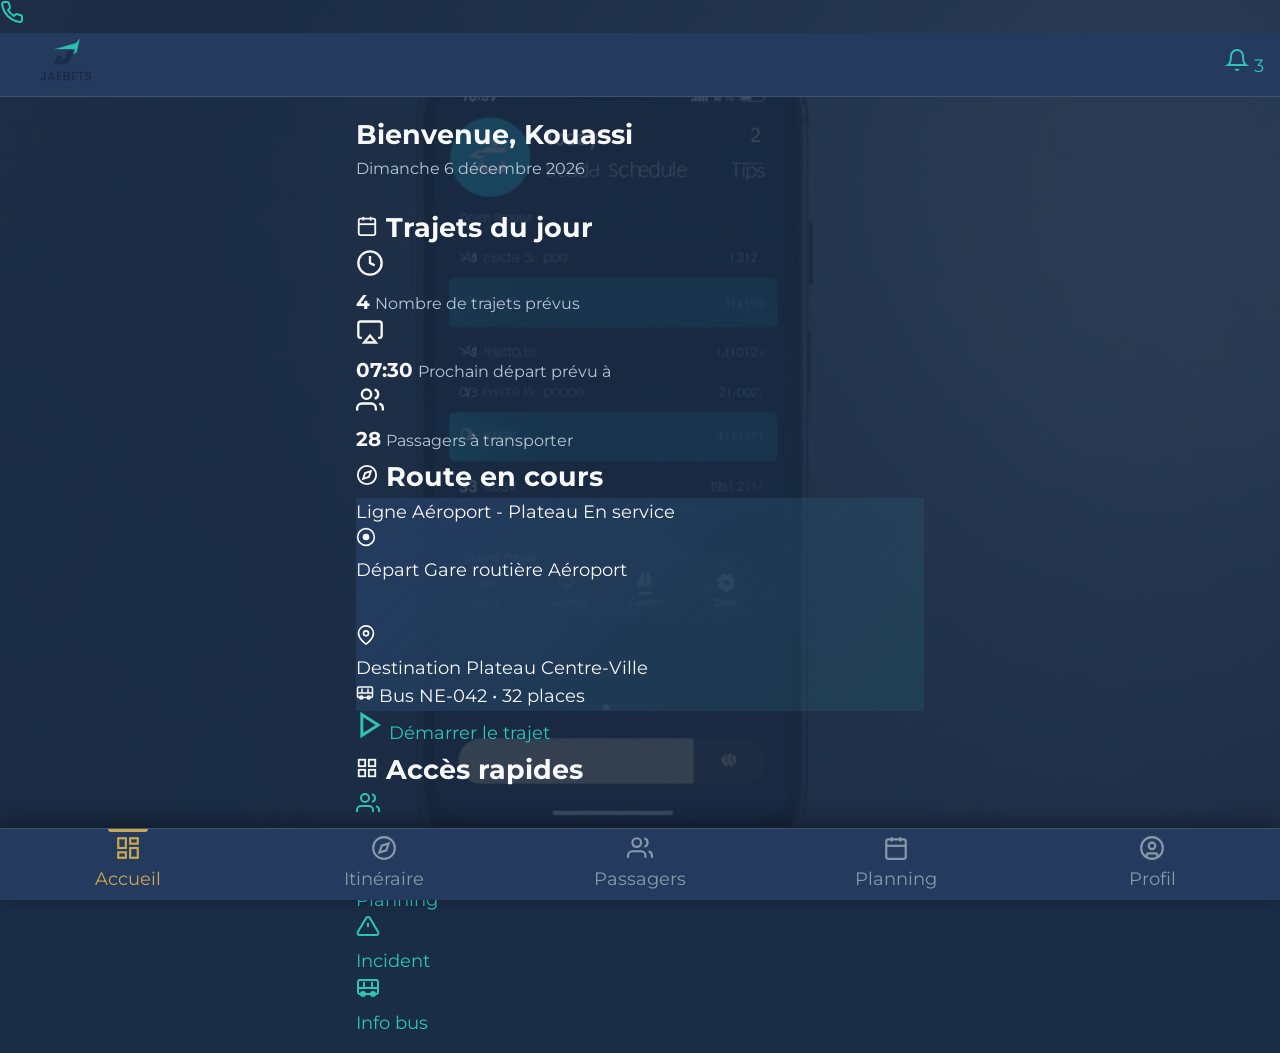
==== commit fcb7bdce: "Add files via upload" ====
--- a/accueil.html
+++ b/accueil.html
@@ -11,8 +11,8 @@
   <meta name="description" content="Tableau de bord chauffeur Navette Express - JAEBETS HOLDING">
   
   <!-- Favicon -->
-  <link rel="icon" type="image/png" href="images/logo/icon-32x32.png">
-  <link rel="apple-touch-icon" href="images/logo/icon-192x192.png">
+  <link rel="icon" type="image/png" href="images/logo/logo-jaebets.png">
+  <link rel="apple-touch-icon" href="images/logo/logo-jaebets.png">
   
   <!-- PWA -->
   <link rel="manifest" href="manifest.json">
@@ -321,6 +321,7 @@
   </nav>
 
   <!-- Scripts -->
+  <script src="auth-api.js"></script>
   <script src="js/app.js"></script>
   <script>
     // Afficher la date du jour
--- a/css/app.css
+++ b/css/app.css
@@ -9,19 +9,20 @@
    VARIABLES CSS — Couleurs et styles globaux
    ─────────────────────────────────────────────────────────────────── */
 :root {
-    /* Couleurs principales */
-    --primary-blue: #1B2A4A;
+    /* Couleurs principales - Éclaircies pour meilleure visibilité */
+    --primary-blue: #243B5F;
     --secondary-turquoise: #2EC4B6;
     --premium-gold: #C8A951;
-    --bg-dark: #0F1A2E;
-    --card-bg: rgba(255, 255, 255, 0.04);
-    --card-bg-hover: rgba(255, 255, 255, 0.08);
-    --card-border: rgba(255, 255, 255, 0.08);
+    --bg-dark: #1A2D47;
+    --bg-darker: #142236;
+    --card-bg: rgba(255, 255, 255, 0.08);
+    --card-bg-hover: rgba(255, 255, 255, 0.12);
+    --card-border: rgba(255, 255, 255, 0.12);
     
     /* Textes */
     --text-primary: #F8F9FA;
-    --text-secondary: #A0AEC0;
-    --text-muted: #6B7280;
+    --text-secondary: #B8C5D6;
+    --text-muted: #8899AA;
     
     /* États */
     --success: #2ECC71;
@@ -150,6 +151,234 @@
     list-style: none;
 }
 
+/* ───────────────────────────────────────────────────────────────────
+   BACKGROUNDS IMAGES PAR PAGE (Runway)
+   Opacité augmentée pour meilleure visibilité sur fond sombre
+   ─────────────────────────────────────────────────────────────────── */
+.page-connexion {
+    position: relative;
+}
+.page-connexion::before {
+    content: '';
+    position: fixed;
+    top: 0;
+    left: 0;
+    right: 0;
+    bottom: 0;
+    background-image: url('../images/ecrans/chauffeur-connexion.webp');
+    background-size: cover;
+    background-position: center;
+    background-repeat: no-repeat;
+    opacity: 0.18;
+    z-index: -1;
+    pointer-events: none;
+}
+
+.page-accueil {
+    position: relative;
+}
+.page-accueil::before {
+    content: '';
+    position: fixed;
+    top: 0;
+    left: 0;
+    right: 0;
+    bottom: 0;
+    background-image: url('../images/ecrans/chauffeur-accueil.webp');
+    background-size: cover;
+    background-position: center;
+    background-repeat: no-repeat;
+    opacity: 0.15;
+    z-index: -1;
+    pointer-events: none;
+}
+
+.page-itineraire {
+    position: relative;
+}
+.page-itineraire::before {
+    content: '';
+    position: fixed;
+    top: 0;
+    left: 0;
+    right: 0;
+    bottom: 0;
+    background-image: url('../images/ecrans/chauffeur-itineraire.webp');
+    background-size: cover;
+    background-position: center;
+    background-repeat: no-repeat;
+    opacity: 0.15;
+    z-index: -1;
+    pointer-events: none;
+}
+
+.page-passagers {
+    position: relative;
+}
+.page-passagers::before {
+    content: '';
+    position: fixed;
+    top: 0;
+    left: 0;
+    right: 0;
+    bottom: 0;
+    background-image: url('../images/ecrans/chauffeur-passagers.webp');
+    background-size: cover;
+    background-position: center;
+    background-repeat: no-repeat;
+    opacity: 0.14;
+    z-index: -1;
+    pointer-events: none;
+}
+
+.page-embarquement {
+    position: relative;
+}
+.page-embarquement::before {
+    content: '';
+    position: fixed;
+    top: 0;
+    left: 0;
+    right: 0;
+    bottom: 0;
+    background-image: url('../images/ecrans/chauffeur-embarquement.webp');
+    background-size: cover;
+    background-position: center;
+    background-repeat: no-repeat;
+    opacity: 0.14;
+    z-index: -1;
+    pointer-events: none;
+}
+
+.page-incident {
+    position: relative;
+}
+.page-incident::before {
+    content: '';
+    position: fixed;
+    top: 0;
+    left: 0;
+    right: 0;
+    bottom: 0;
+    background-image: url('../images/ecrans/chauffeur-incident.webp');
+    background-size: cover;
+    background-position: center;
+    background-repeat: no-repeat;
+    opacity: 0.12;
+    z-index: -1;
+    pointer-events: none;
+}
+
+.page-planning {
+    position: relative;
+}
+.page-planning::before {
+    content: '';
+    position: fixed;
+    top: 0;
+    left: 0;
+    right: 0;
+    bottom: 0;
+    background-image: url('../images/ecrans/chauffeur-planning.webp');
+    background-size: cover;
+    background-position: center;
+    background-repeat: no-repeat;
+    opacity: 0.15;
+    z-index: -1;
+    pointer-events: none;
+}
+
+.page-info-bus {
+    position: relative;
+}
+.page-info-bus::before {
+    content: '';
+    position: fixed;
+    top: 0;
+    left: 0;
+    right: 0;
+    bottom: 0;
+    background-image: url('../images/ecrans/chauffeur-bus-info.webp');
+    background-size: cover;
+    background-position: center;
+    background-repeat: no-repeat;
+    opacity: 0.15;
+    z-index: -1;
+    pointer-events: none;
+}
+
+.page-notifications {
+    position: relative;
+}
+.page-notifications::before {
+    content: '';
+    position: fixed;
+    top: 0;
+    left: 0;
+    right: 0;
+    bottom: 0;
+    background-image: url('../images/ecrans/chauffeur-notifications.webp');
+    background-size: cover;
+    background-position: center;
+    background-repeat: no-repeat;
+    opacity: 0.14;
+    z-index: -1;
+    pointer-events: none;
+}
+
+.page-profil {
+    position: relative;
+}
+.page-profil::before {
+    content: '';
+    position: fixed;
+    top: 0;
+    left: 0;
+    right: 0;
+    bottom: 0;
+    background-image: url('../images/ecrans/chauffeur-profil.webp');
+    background-size: cover;
+    background-position: center;
+    background-repeat: no-repeat;
+    opacity: 0.16;
+    z-index: -1;
+    pointer-events: none;
+}
+
+.page-erreur {
+    position: relative;
+}
+.page-erreur::before {
+    content: '';
+    position: fixed;
+    top: 0;
+    left: 0;
+    right: 0;
+    bottom: 0;
+    background-image: url('../images/ecrans/chauffeur-accueil.webp');
+    background-size: cover;
+    background-position: center;
+    background-repeat: no-repeat;
+    opacity: 0.12;
+    z-index: -1;
+    pointer-events: none;
+}
+
+/* Fallback JPG pour navigateurs sans support WebP */
+@supports not (background-image: url('../images/ecrans/chauffeur-connexion.webp')) {
+    .page-connexion::before { background-image: url('../images/ecrans/chauffeur-connexion.jpg'); }
+    .page-accueil::before { background-image: url('../images/ecrans/chauffeur-accueil.jpg'); }
+    .page-itineraire::before { background-image: url('../images/ecrans/chauffeur-itineraire.jpg'); }
+    .page-passagers::before { background-image: url('../images/ecrans/chauffeur-passagers.jpg'); }
+    .page-embarquement::before { background-image: url('../images/ecrans/chauffeur-embarquement.jpg'); }
+    .page-incident::before { background-image: url('../images/ecrans/chauffeur-incident.jpg'); }
+    .page-planning::before { background-image: url('../images/ecrans/chauffeur-planning.jpg'); }
+    .page-info-bus::before { background-image: url('../images/ecrans/chauffeur-bus-info.jpg'); }
+    .page-notifications::before { background-image: url('../images/ecrans/chauffeur-notifications.jpg'); }
+    .page-profil::before { background-image: url('../images/ecrans/chauffeur-profil.jpg'); }
+    .page-erreur::before { background-image: url('../images/ecrans/chauffeur-accueil.jpg'); }
+}
+
 /* ═══════════════════════════════════════════════════════════════════
    ÉCRAN 1 — SPLASH SCREEN
    ═══════════════════════════════════════════════════════════════════ */
@@ -628,6 +857,66 @@
 .login-footer-text {
     font-size: var(--font-size-xs);
     color: var(--text-muted);
+}
+
+/* Section installation PWA */
+.pwa-install-section {
+    padding: var(--spacing-lg);
+    margin: var(--spacing-lg) var(--spacing-md);
+    background: linear-gradient(135deg, rgba(46, 196, 182, 0.1), rgba(200, 169, 81, 0.1));
+    border: 1px solid var(--card-border);
+    border-radius: var(--radius-lg);
+    text-align: center;
+}
+
+.btn-install-pwa {
+    width: 100%;
+    height: var(--touch-min);
+    display: flex;
+    align-items: center;
+    justify-content: center;
+    gap: var(--spacing-sm);
+    background: linear-gradient(135deg, var(--secondary-turquoise), #25A89B);
+    border-radius: var(--radius-md);
+    color: var(--bg-dark);
+    font-size: var(--font-size-base);
+    font-weight: 700;
+    box-shadow: 0 4px 15px rgba(46, 196, 182, 0.3);
+    transition: all var(--transition-base);
+}
+
+.btn-install-pwa:hover,
+.btn-install-pwa:focus {
+    transform: translateY(-2px);
+    box-shadow: 0 6px 25px rgba(46, 196, 182, 0.4);
+}
+
+.btn-install-pwa:active {
+    transform: translateY(0);
+}
+
+.btn-install-pwa svg {
+    width: 22px;
+    height: 22px;
+}
+
+.pwa-install-hint {
+    margin-top: var(--spacing-sm);
+    font-size: var(--font-size-xs);
+    color: var(--text-secondary);
+}
+
+/* Bouton installation dans le profil */
+.profil-install-section {
+    margin: var(--spacing-lg) 0;
+    padding: var(--spacing-md);
+    background: var(--card-bg);
+    border: 1px solid var(--card-border);
+    border-radius: var(--radius-md);
+}
+
+.profil-install-section .btn-install-pwa {
+    margin-bottom: var(--spacing-sm);
 }
 
 /* ═══════════════════════════════════════════════════════════════════
